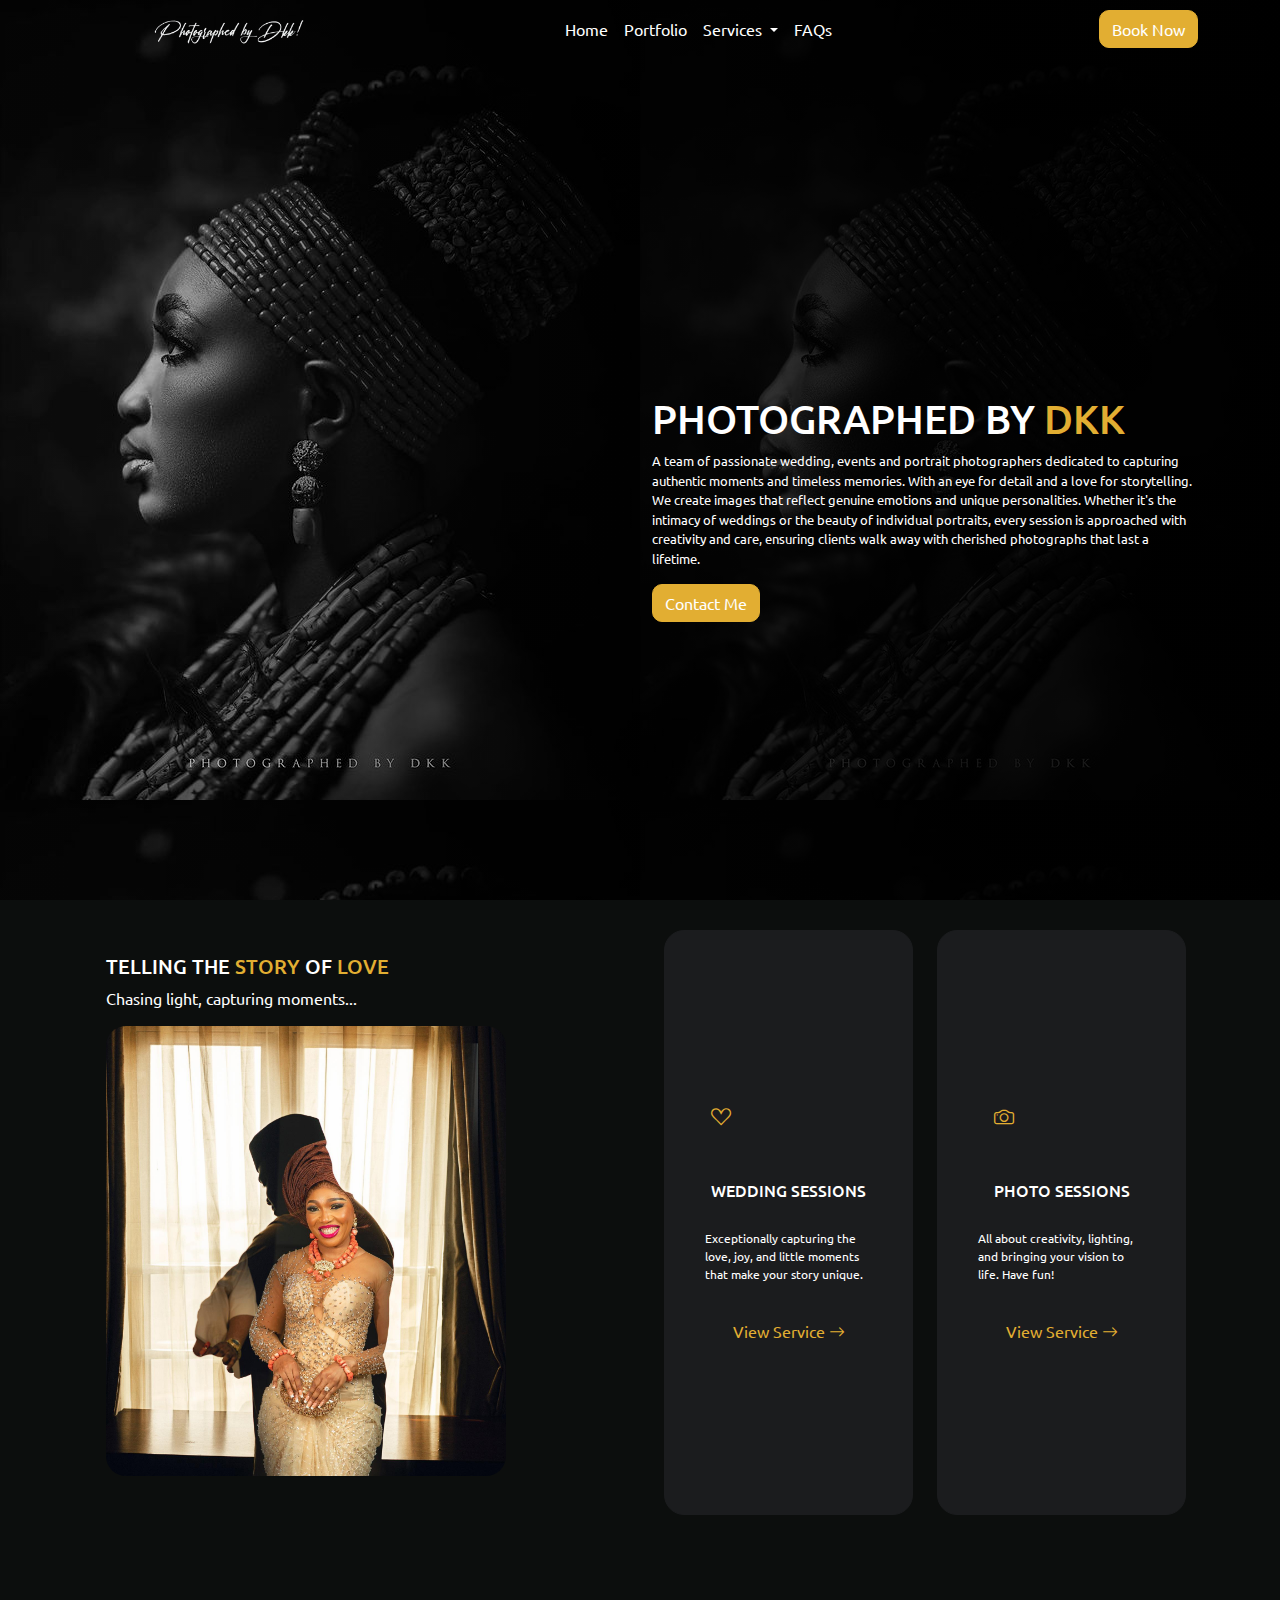
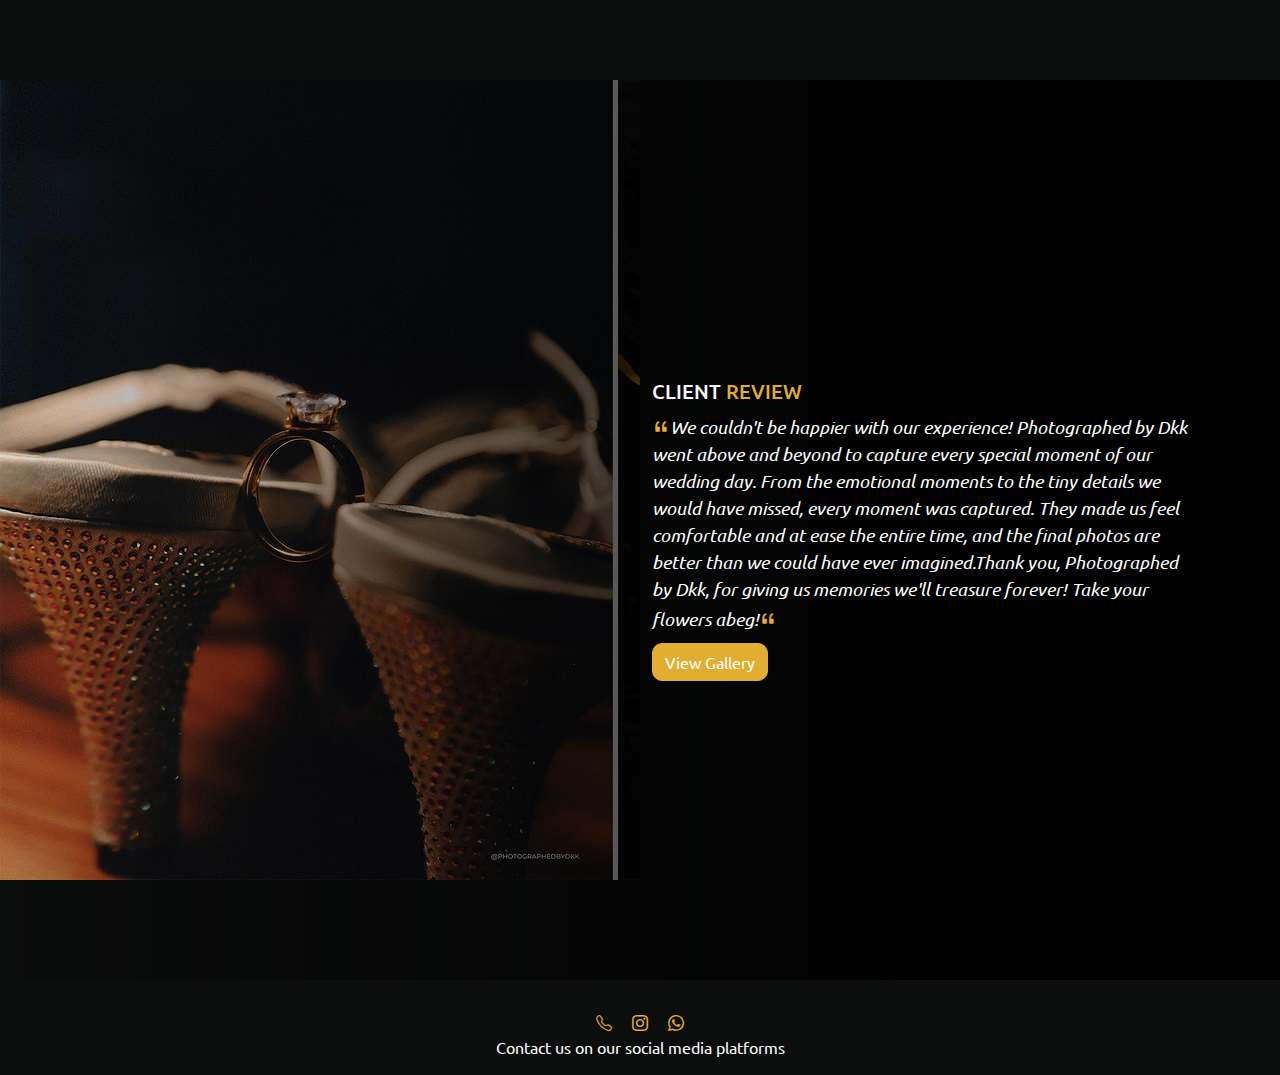
==== index.html @ c2c10ad1 "portfolio" ====
<!DOCTYPE html>
<html lang="en">
  <head>
    <meta charset="UTF-8" />
    <meta name="viewport" content="width=device-width, initial-scale=1.0" />
    <title>DKK WEBSITE</title>
    <link
      rel="stylesheet"
      href="https://cdn.jsdelivr.net/npm/bootstrap@5.3.3/dist/css/bootstrap.min.css"
    />
    <link rel="preconnect" href="https://fonts.googleapis.com" />
    <link rel="preconnect" href="https://fonts.gstatic.com" crossorigin />
    <link
      href="https://fonts.googleapis.com/css2?family=Ubuntu:ital,wght@0,300;0,400;0,500;0,700;1,300;1,400;1,500;1,700&display=swap"
      rel="stylesheet"
    />
    <link rel="stylesheet" href="./css/bootstrap.min.css" />
    <link rel="stylesheet" href="./css/style.css" />
    <link
      rel="stylesheet"
      href="https://cdn.jsdelivr.net/npm/bootstrap-icons@1.11.3/font/bootstrap-icons.min.css"
    />
  </head>
  <body>
    <section class="maincontainer">
      <section class="hero">
        <header>
          <nav class="navbar navbar-expand-lg">
            <div class="container">
              <a class="navbar-brand logo" href="#">
                <img
                  width="300px"
                  height="30px"
                  src="./assets/logobg.png"
                  alt="logo"
                />
              </a>
              <button
                class="navbar-toggler"
                type="button"
                data-bs-toggle="collapse"
                data-bs-target="#navbarSupportedContent"
                aria-controls="navbarSupportedContent"
                aria-expanded="false"
                aria-label="Toggle navigation"
              >
                <span class="navbar-toggler-icon"></span>
              </button>
              <div class="collapse navbar-collapse" id="navbarSupportedContent">
                <ul class="navbar-nav mx-auto mb-2 mb-lg-0">
                  <li class="nav-item">
                    <a
                      class="nav-link active"
                      aria-current="page"
                      href="./index.html"
                      >Home</a
                    >
                  </li>
                  <li class="nav-item">
                    <a class="nav-link" href="./portfolio.html" target="_blank"
                      >Portfolio</a
                    >
                  </li>
                  <li class="nav-item dropdown">
                    <a
                      class="nav-link dropdown-toggle"
                      href="#"
                      role="button"
                      data-bs-toggle="dropdown"
                      aria-expanded="false"
                    >
                      Services
                    </a>
                    <div class="list">
                      <ul class="dropdown-menu">
                        <li>
                          <a
                            href="./portfolio.html"
                            target="_blank"
                            class="dropdown-item"
                            href="#"
                            >Wedding sessions</a
                          >
                        </li>
                        <li>
                          <a
                            class="dropdown-item"
                            href="./photo.html"
                            target="_blank"
                            >Photo sessions</a
                          >
                        </li>
                      </ul>
                    </div>
                  </li>

                  <li class="nav-item">
                    <a
                      href="./faq.html"
                      target="_blank"
                      class="nav-link"
                      aria-disabled="true"
                      >FAQs</a
                    >
                  </li>
                </ul>

                <div class="book">
                  <a href="./contact.html" target="_blank">
                    <button class="btn btn-outline-success" type="submit">
                      Book Now
                    </button>
                  </a>
                </div>
              </div>
            </div>
          </nav>
        </header>
        <div class="container">
          <div class="row">
            <div class="col-sm-6"></div>
            <div class="col-sm-6">
              <div class="text">
                <h1>PHOTOGRAPHED BY <span class="name">DKK</span></h1>
                <p>
                  A team of passionate wedding, events and portrait
                  photographers dedicated to capturing authentic moments and
                  timeless memories. With an eye for detail and a love for
                  storytelling. We create images that reflect genuine emotions
                  and unique personalities. Whether it's the intimacy of
                  weddings or the beauty of individual portraits, every session
                  is approached with creativity and care, ensuring clients walk
                  away with cherished photographs that last a lifetime.
                </p>
                <div class="contact">
                  <a href="./contact.html" target="_blank">
                    <button type="button" class="btn btn-success">
                      Contact Me
                    </button>
                  </a>
                </div>
              </div>
            </div>
          </div>
        </div>
      </section>

      <section class="bodycon">
        <div class="container">
          <div class="row">
            <div class="col-sm-6">
              <div class="love p-4">
                <h5>
                  TELLING THE <span class="name">STORY</span> OF
                  <span class="name">LOVE</span>
                </h5>
                <p>Chasing light, capturing moments...</p>
                <div class="couple1">
                  <img src="./assets/coupl6.jpg" alt="a couple" />
                </div>
              </div>
            </div>
            <div class="col-sm-6">
              <div class="container">
                <div class="row">
                  <div class="col-sm-6">
                    <div class="box">
                      <div class="title">
                        <div class="body-icon">
                          <i class="bi bi-suit-heart"></i>
                        </div>
                        <h6>WEDDING SESSIONS</h6>
                      </div>
                      <p>
                        Exceptionally capturing the love, joy, and little
                        moments that make your story unique.
                      </p>
                      <a href="./portfolio.html" target="_blank"
                        >View Service
                        <i class="bi bi-arrow-right"></i>
                      </a>
                    </div>
                  </div>
                  <div class="col-sm-6">
                    <div class="box">
                      <div class="title">
                        <div class="body-icon">
                          <i class="bi bi-camera"></i>
                        </div>
                        <h6>PHOTO SESSIONS</h6>
                      </div>
                      <p>
                        All about creativity, lighting, and bringing your vision
                        to life. Have fun!
                      </p>
                      <a href="./photo.html" target="_blank"
                        >View Service
                        <i class="bi bi-arrow-right"></i>
                      </a>
                    </div>
                  </div>
                </div>
              </div>
            </div>
          </div>
        </div>
      </section>

      <section class="review">
        <div class="container">
          <div class="row">
            <div class="col-sm-6"></div>
            <div class="col-sm-6">
              <div class="text">
                <h5>CLIENT <span class="name">REVIEW</span></h5>
                <i>
                  <span class="quote"><i class="bi bi-quote"></i></span>We
                  couldn't be happier with our experience! Photographed by Dkk
                  went above and beyond to capture every special moment of our
                  wedding day. From the emotional moments to the tiny details we
                  would have missed, every moment was captured. They made us
                  feel comfortable and at ease the entire time, and the final
                  photos are better than we could have ever imagined.Thank you,
                  Photographed by Dkk, for giving us memories we'll treasure
                  forever! Take your flowers abeg!<span class="quote"
                    ><i class="bi bi-quote"></i
                  ></span>
                </i>
                <div class="view">
                  <a href="./portfolio.html" target="_blank">
                    <button type="button" class="btn btn-success">
                      View Gallery
                    </button>
                  </a>
                </div>
              </div>
            </div>
          </div>
        </div>
      </section>
      <footer>
        <div class="footer">
          <div class="icons-footer">
            <div class="call">
              <a href="#">
                <i class="bi bi-telephone"></i>
              </a>
            </div>
            <div class="instagram">
              <a href="#">
                <i class="bi bi-instagram"></i>
              </a>
            </div>
            <div class="whatsapp">
              <a href="#">
                <i class="bi bi-whatsapp"></i>
              </a>
            </div>
          </div>

          <div class="footer-text">
            <p>Contact us on our social media platforms</p>
          </div>
        </div>
      </footer>
    </section>
    <script
      src="https://cdn.jsdelivr.net/npm/@popperjs/core@2.11.8/dist/umd/popper.min.js"
      integrity="sha384-I7E8VVD/ismYTF4hNIPjVp/Zjvgyol6VFvRkX/vR+Vc4jQkC+hVqc2pM8ODewa9r"
      crossorigin="anonymous"
    ></script>
    <script
      src="https://cdn.jsdelivr.net/npm/bootstrap@5.3.3/dist/js/bootstrap.min.js"
      integrity="sha384-0pUGZvbkm6XF6gxjEnlmuGrJXVbNuzT9qBBavbLwCsOGabYfZo0T0to5eqruptLy"
      crossorigin="anonymous"
    ></script>
  </body>
</html>
---- css/style.css ----
body {
    padding: 0;
    margin: 0;
    font-family: "Ubuntu", sans-serif;
    background-color:#0C0E0D;
    color: white;
}

section.maincontainer {
    display: flex;
    flex-direction: column;
    gap: 30px;
}

.navbar a{
    color: white !important;
}
.list a{
color: #3D292A !important;
}
.logo {
width:200px;
height:100%;
}

.logo img{
    object-fit: cover;
}

.text{
display: flex;
flex-direction: column;
width: 100%;
height: 100vh;
justify-content: center;
align-content: center;
font-weight: 400;
}
.text p{
    font-size: 13px;
}
.name {
    color:#E2AE32;
}
.book button,
.contact button,
.view button{
    background-color:#E2AE32;
    border-color:  #E2AE32;
    border-radius: 10px;
    color: white;
    
}
.book button:hover,
.contact button:hover,
.view button:hover {
    background-color: white;
    color: #E2AE32;
    border: #3D292A;
}

.hero{
    background:linear-gradient(to left, rgba(0,0,0,.9) 30%, rgba(0,0,0,0.1)), url(../assets/bgg2.jpg);
    height: 100vh;
}

section.bodycon {
    height: 80vh;
}

.couple1{
    width: 400px;
   
  
}
.couple1 img{
    width: 100%;
    height: 50vh;
    border-radius: 20px;
    object-fit: cover;
}
.box {
    background-color: #1B1C1E;
    border: 1px solid #1B1C1E;
    border-radius: 20px;
    display: flex;
    flex-direction: column;
    align-items: center;
    justify-content: center;
    gap: 20px;
    height: 65vh;
    padding: 40px;
}
.body-icon{
   padding-bottom: 30px;
    margin-bottom: 20px;
    color: #E2AE32;
}
.box p {
    font-size: 15px;
    font-weight:400;
}
.title{
    font-weight:bold;
    font-size: 20px;

}
.box a{
    text-decoration: none;
    color:#E2AE32;
}
.box p{
    font-size: 12px;
}
.review i{
font-size: 18px;
font-weight: 400;
}
.quote{
    font-size: 20px;
    color: #E2AE32;
    font-weight:bolder;
}
.view{
 padding-top: 10px;
}
section.review{
    background: linear-gradient(to left, rgba(0, 0, 0, .9) 30%, rgba(0, 0, 0, 0.1)), url(../assets/bgg.jpg);
    background-repeat: no-repeat;
    width: 100%;
}

 .images{
    width: 100%;
    height: auto;
    
 }

 .images img{
    width: 100%;
    height: 100%;
    border-radius: 10px;
    object-fit: contain;
    
 }
 
 .gallery
 {
    display: flex;
    flex-direction: column;
    gap: 20px;
 }
 .images1 {
     width: 300px;
     height: auto;

 }

 .images1 img {
     width: 100%;
     height: 100%;
     border-radius: 10px;
     object-fit: contain;

 }
 .photo-con{
    display: flex;
    flex-direction: column;
    gap: 50px;
 }
  .icons{
    display: flex;
    flex-direction: column;
    align-items: center;
    justify-content: center;
    gap: 30px;
    font-size: 30px;
    font-weight: 800;
  }
  .icons a{
    color:#E2AE32;
  }
  section.con-container {
     background: linear-gradient( rgba(0, 0, 0, .7) 30%, rgba(0, 0, 0, 0.1)), url(../assets/acc6.jpg);
     height: 100vh;
     display: flex;
     flex-direction: column;
     gap: 30px;
  }
  section.con-body{
    display: flex;
    flex-direction: column;
    width: 100%;
    height: 70vh;
    gap: 30px;
    justify-content: center;
   }
   .instruction{
    font-weight: 800;
    
   }
   .footer{
    display: flex;
    flex-direction: column;
    align-items: center;
   }
 .icons-footer{
            display: flex;
            justify-content: center;
            gap: 20px;
           
        }
.icons-footer a{
color:#E2AE32;
}
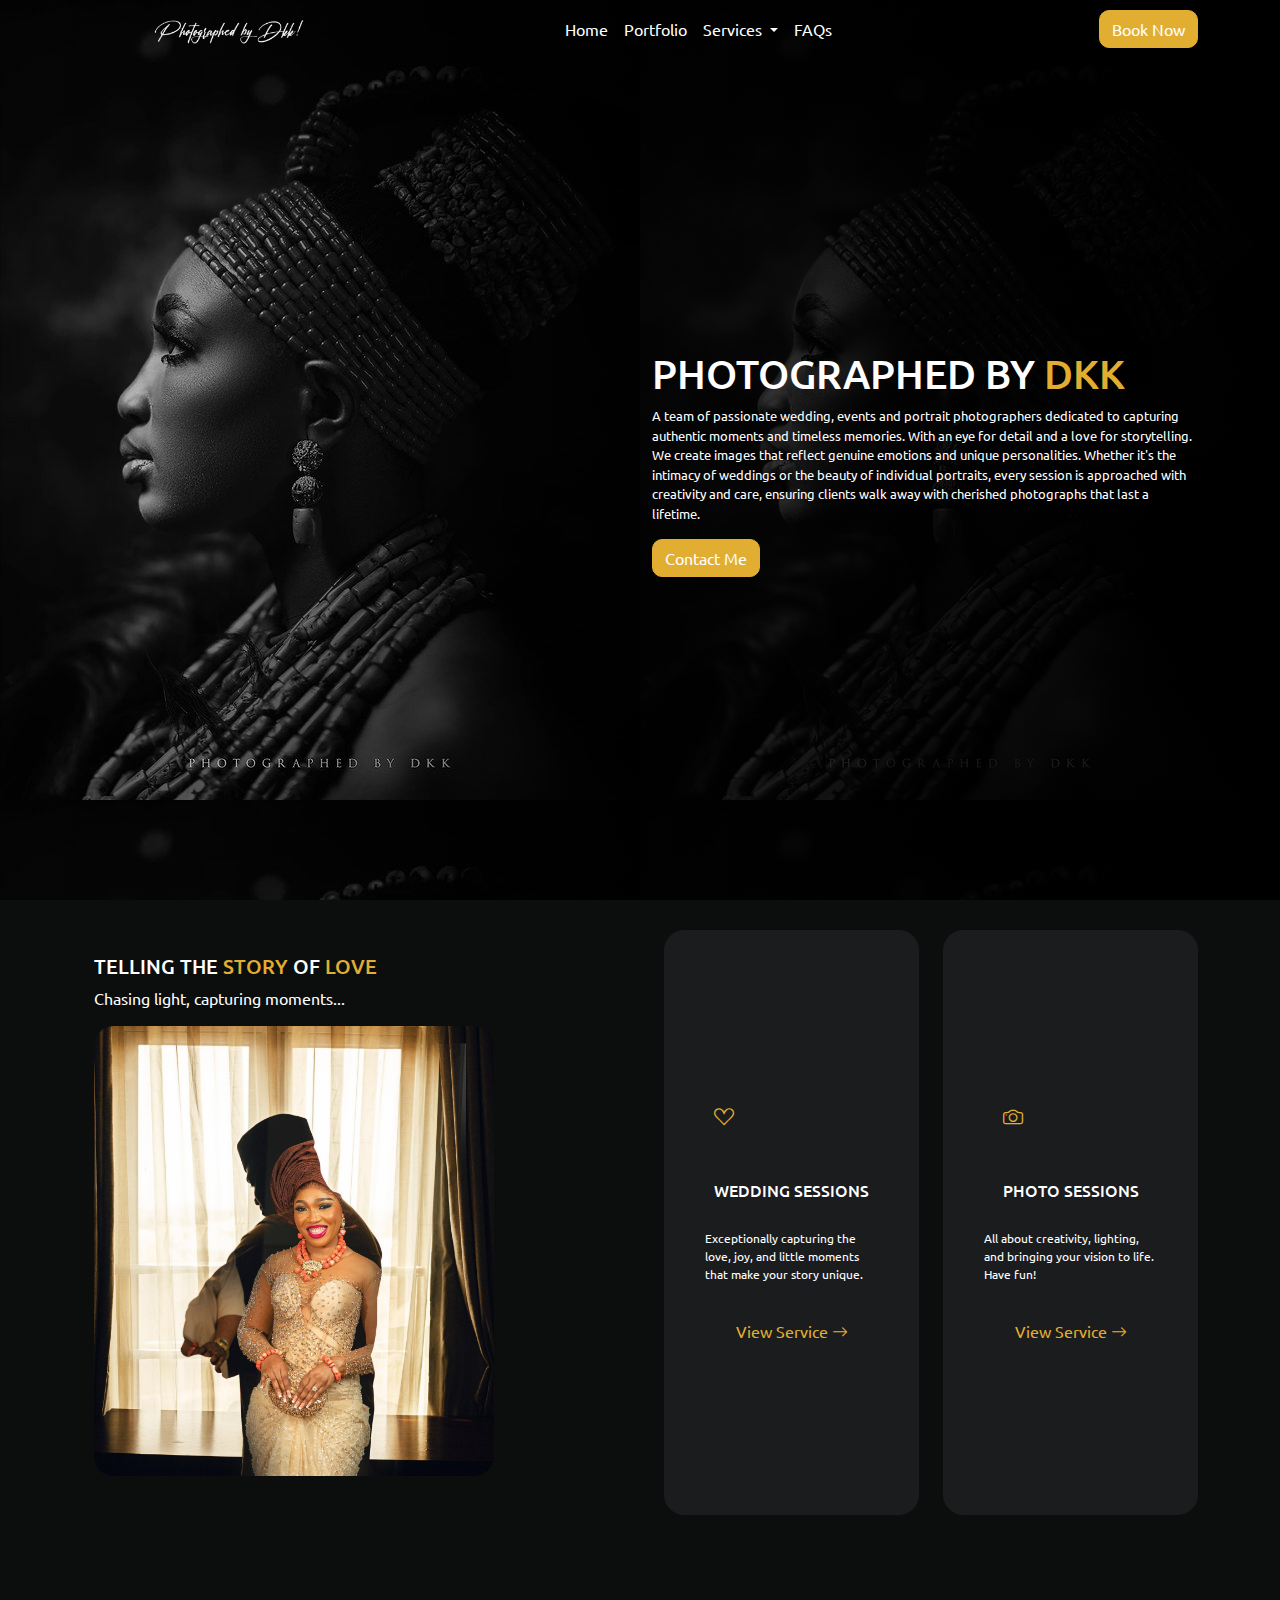
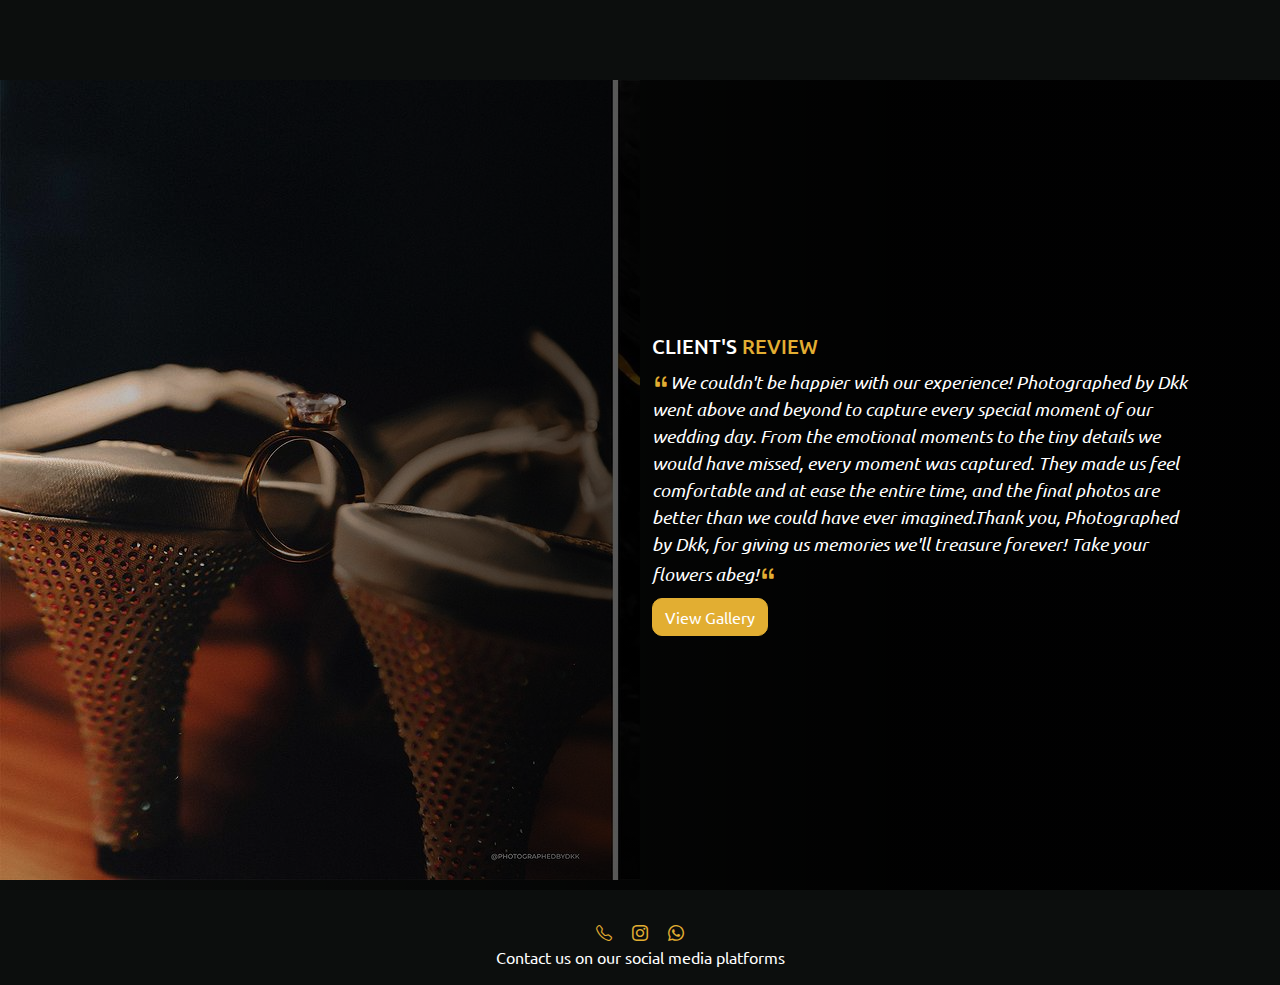
==== commit acb20d3c: "Added mobile reponsiveness" ====
--- a/index.html
+++ b/index.html
@@ -146,7 +146,7 @@
       </section>
 
       <section class="bodycon">
-        <div class="container">
+        <div class="container g-0">
           <div class="row">
             <div class="col-sm-6">
               <div class="love p-4">
@@ -212,7 +212,7 @@
             <div class="col-sm-6"></div>
             <div class="col-sm-6">
               <div class="text">
-                <h5>CLIENT <span class="name">REVIEW</span></h5>
+                <h5>CLIENT'S <span class="name">REVIEW</span></h5>
                 <i>
                   <span class="quote"><i class="bi bi-quote"></i></span>We
                   couldn't be happier with our experience! Photographed by Dkk
--- a/css/style.css
+++ b/css/style.css
@@ -88,6 +88,7 @@
     align-items: center;
     justify-content: center;
     gap: 20px;
+    width: 100%;
     height: 65vh;
     padding: 40px;
 }
@@ -214,5 +215,50 @@
 color:#E2AE32;
 }
 
- 
+ @media screen  and (max-width: 576px){
+    .hero{
+        width: 100%;
+    }
+.box {
+        margin: 10px;
+        width: 300px;
+        height: 27vh;
+        gap: 10px;
+        align-content: center;
+        justify-content: center;
+      
+    }
+.box p{
+    text-align: center;
+}
+
+.body-icon {
+justify-self: center;
+padding: 10px;
+}
+
+.couple1 img {
+width: 300px;
+margin: 10px;
+height:35vh;
+}
+
+.review{
+width: 100%;
+height: auto;
+margin-top: 50px;
+}
+/* section.review {
+    width: 100%;
+} */
+section.bodycon {
+    height: 100vh;
+    margin: 40px;
+   }
+ }
+.text{
+    height: 90vh;
+}
+.
+
   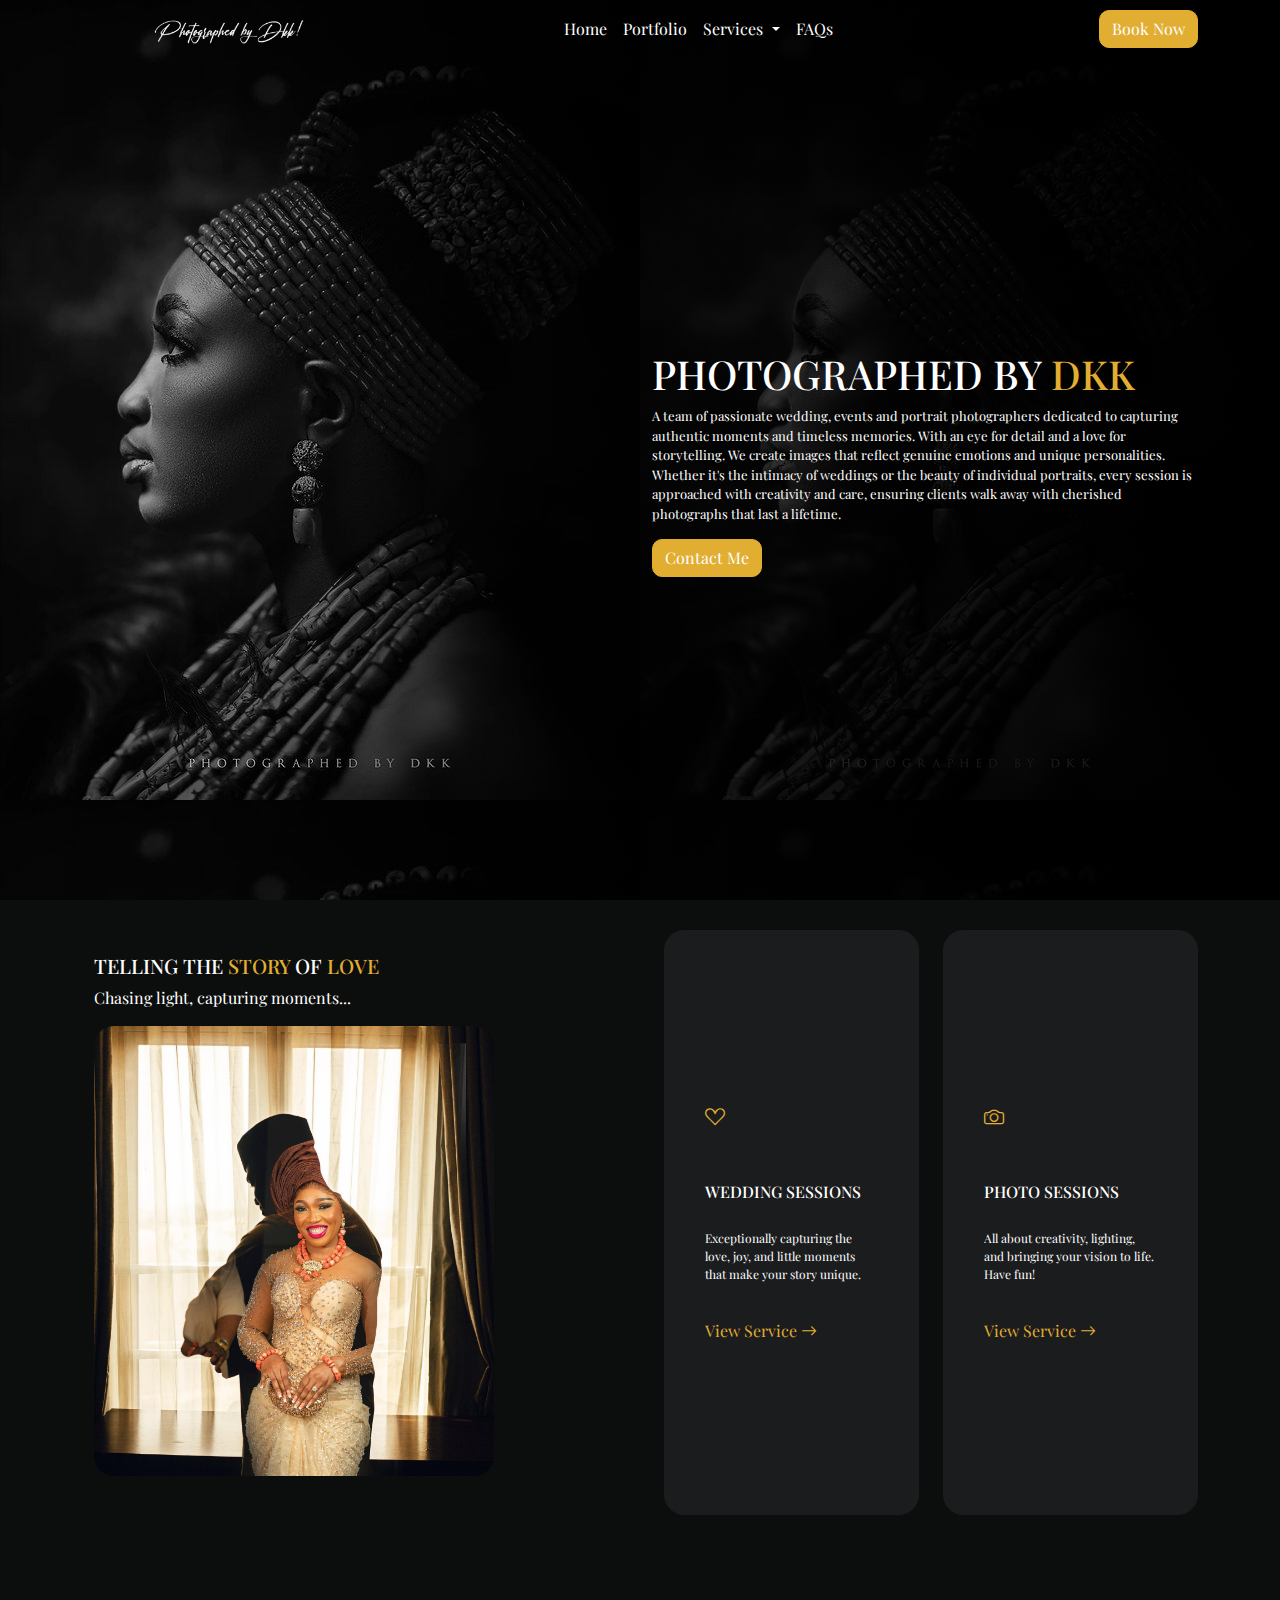
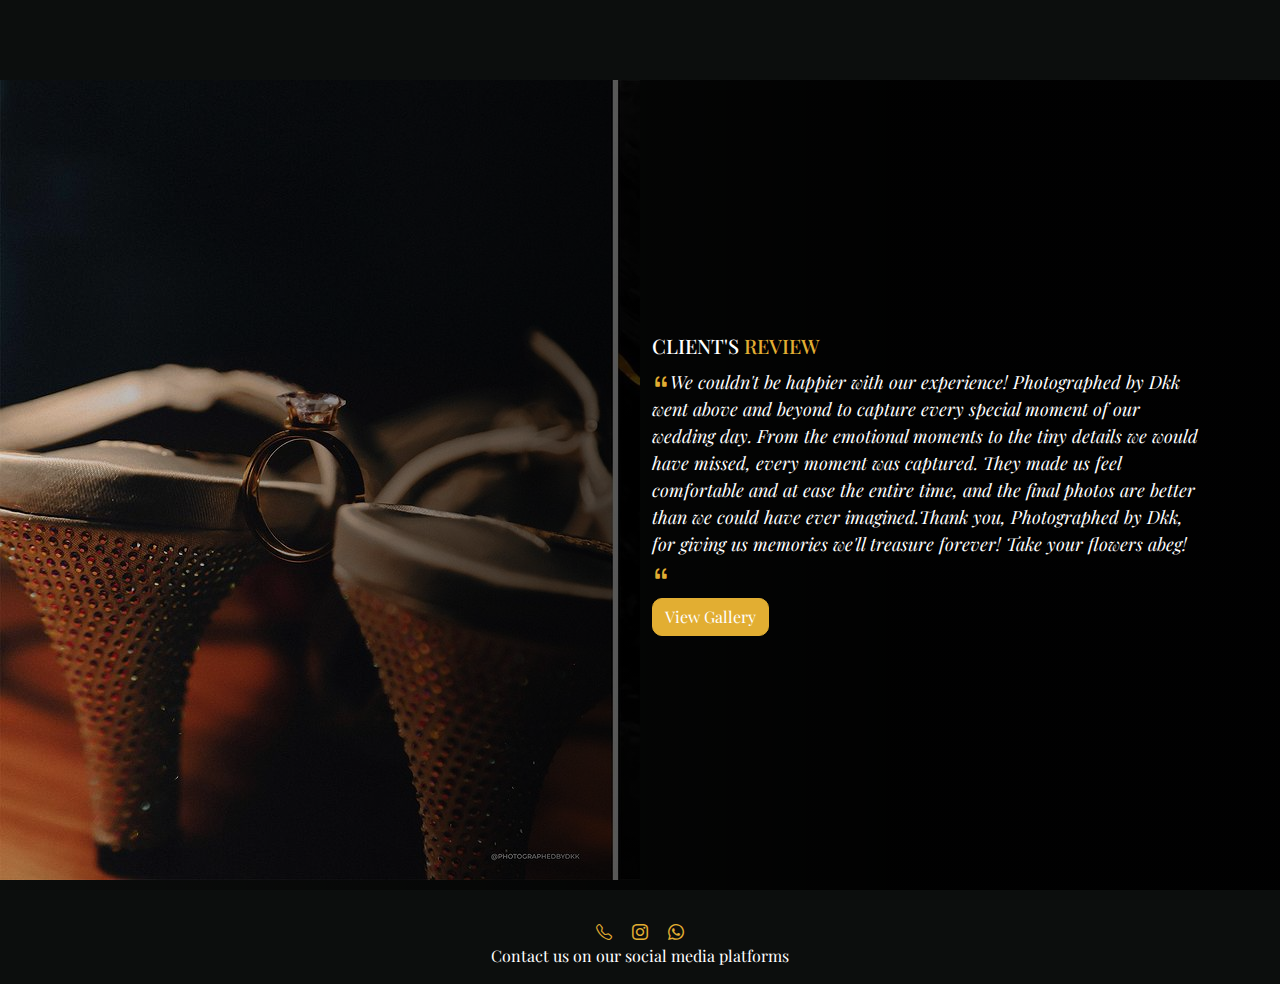
==== commit 36862def: "added faq file" ====
--- a/index.html
+++ b/index.html
@@ -19,6 +19,18 @@
     <link
       rel="stylesheet"
       href="https://cdn.jsdelivr.net/npm/bootstrap-icons@1.11.3/font/bootstrap-icons.min.css"
+    />
+    <link rel="preconnect" href="https://fonts.googleapis.com" />
+    <link rel="preconnect" href="https://fonts.gstatic.com" crossorigin />
+    <link
+      href="https://fonts.googleapis.com/css2?family=Concert+One&family=Lobster&family=Lobster+Two:ital,wght@0,400;0,700;1,400;1,700&display=swap"
+      rel="stylesheet"
+    />
+    <link rel="preconnect" href="https://fonts.googleapis.com" />
+    <link rel="preconnect" href="https://fonts.gstatic.com" crossorigin />
+    <link
+      href="https://fonts.googleapis.com/css2?family=Concert+One&family=Lobster&family=Lobster+Two:ital,wght@0,400;0,700;1,400;1,700&family=Playfair+Display:ital,wght@0,400..900;1,400..900&display=swap"
+      rel="stylesheet"
     />
   </head>
   <body>
--- a/css/style.css
+++ b/css/style.css
@@ -1,8 +1,11 @@
 body {
     padding: 0;
     margin: 0;
-    font-family: "Ubuntu", sans-serif;
-    background-color:#0C0E0D;
+    font-family: "Playfair Display", serif;
+    font-optical-sizing: auto;
+    font-weight: weight;
+    font-style: normal;
+        background-color:#0C0E0D;
     color: white;
 }
 
@@ -85,7 +88,7 @@
     border-radius: 20px;
     display: flex;
     flex-direction: column;
-    align-items: center;
+    align-items: left;
     justify-content: center;
     gap: 20px;
     width: 100%;
@@ -95,13 +98,16 @@
 .body-icon{
    padding-bottom: 30px;
     margin-bottom: 20px;
+    /* text-align: center; */
     color: #E2AE32;
 }
 .box p {
     font-size: 15px;
     font-weight:400;
+  
 }
 .title{
+    /* text-align: center; */
     font-weight:bold;
     font-size: 20px;
 
@@ -164,11 +170,13 @@
      object-fit: contain;
 
  }
+
  .photo-con{
     display: flex;
     flex-direction: column;
     gap: 50px;
  }
+
   .icons{
     display: flex;
     flex-direction: column;
@@ -181,6 +189,7 @@
   .icons a{
     color:#E2AE32;
   }
+
   section.con-container {
      background: linear-gradient( rgba(0, 0, 0, .7) 30%, rgba(0, 0, 0, 0.1)), url(../assets/acc6.jpg);
      height: 100vh;
@@ -188,6 +197,7 @@
      flex-direction: column;
      gap: 30px;
   }
+
   section.con-body{
     display: flex;
     flex-direction: column;
@@ -196,6 +206,7 @@
     gap: 30px;
     justify-content: center;
    }
+
    .instruction{
     font-weight: 800;
     
@@ -205,27 +216,50 @@
     flex-direction: column;
     align-items: center;
    }
+
  .icons-footer{
-            display: flex;
-            justify-content: center;
-            gap: 20px;
+display: flex;
+justify-content: center;
+gap: 20px;
            
-        }
+}
 .icons-footer a{
-color:#E2AE32;
-}
+color:#E2AE32; 
+}
+
+section.bod{
+display: flex;
+flex-direction: column;
+gap: 20px;
+}
+
+.accordion-body {
+    background-color: #000;
+    color: white;
+}
+.accordion-button:not(.collapsed){
+    background-color:white;
+}
+ .accordion-button {
+     background-color: #000000;
+     color: white;
+ }
+ 
 
  @media screen  and (max-width: 576px){
-    .hero{
-        width: 100%;
+    section.maincontainer{
+        display: flex;
+        flex-direction: column;
+        gap: 20px;
     }
 .box {
+    display: flex;
+    flex-direction: column;
         margin: 10px;
-        width: 300px;
+        width: 100%;
         height: 27vh;
         gap: 10px;
-        align-content: center;
-        justify-content: center;
+   
       
     }
 .box p{
@@ -233,24 +267,30 @@
 }
 
 .body-icon {
-justify-self: center;
+text-align: center;
 padding: 10px;
 }
 
 .couple1 img {
-width: 300px;
-margin: 10px;
+margin: 0 auto;
+width:100%;
+object-fit: contain;
 height:35vh;
 }
-
+.love{
+display: flex;
+flex-direction: column;
+justify-content: center;
+align-items: center;
+gap: 10px;
+
+}
 .review{
-width: 100%;
 height: auto;
 margin-top: 50px;
-}
-/* section.review {
-    width: 100%;
-} */
+text-align: center;
+}
+
 section.bodycon {
     height: 100vh;
     margin: 40px;
@@ -259,6 +299,6 @@
 .text{
     height: 90vh;
 }
-.
+
 
   